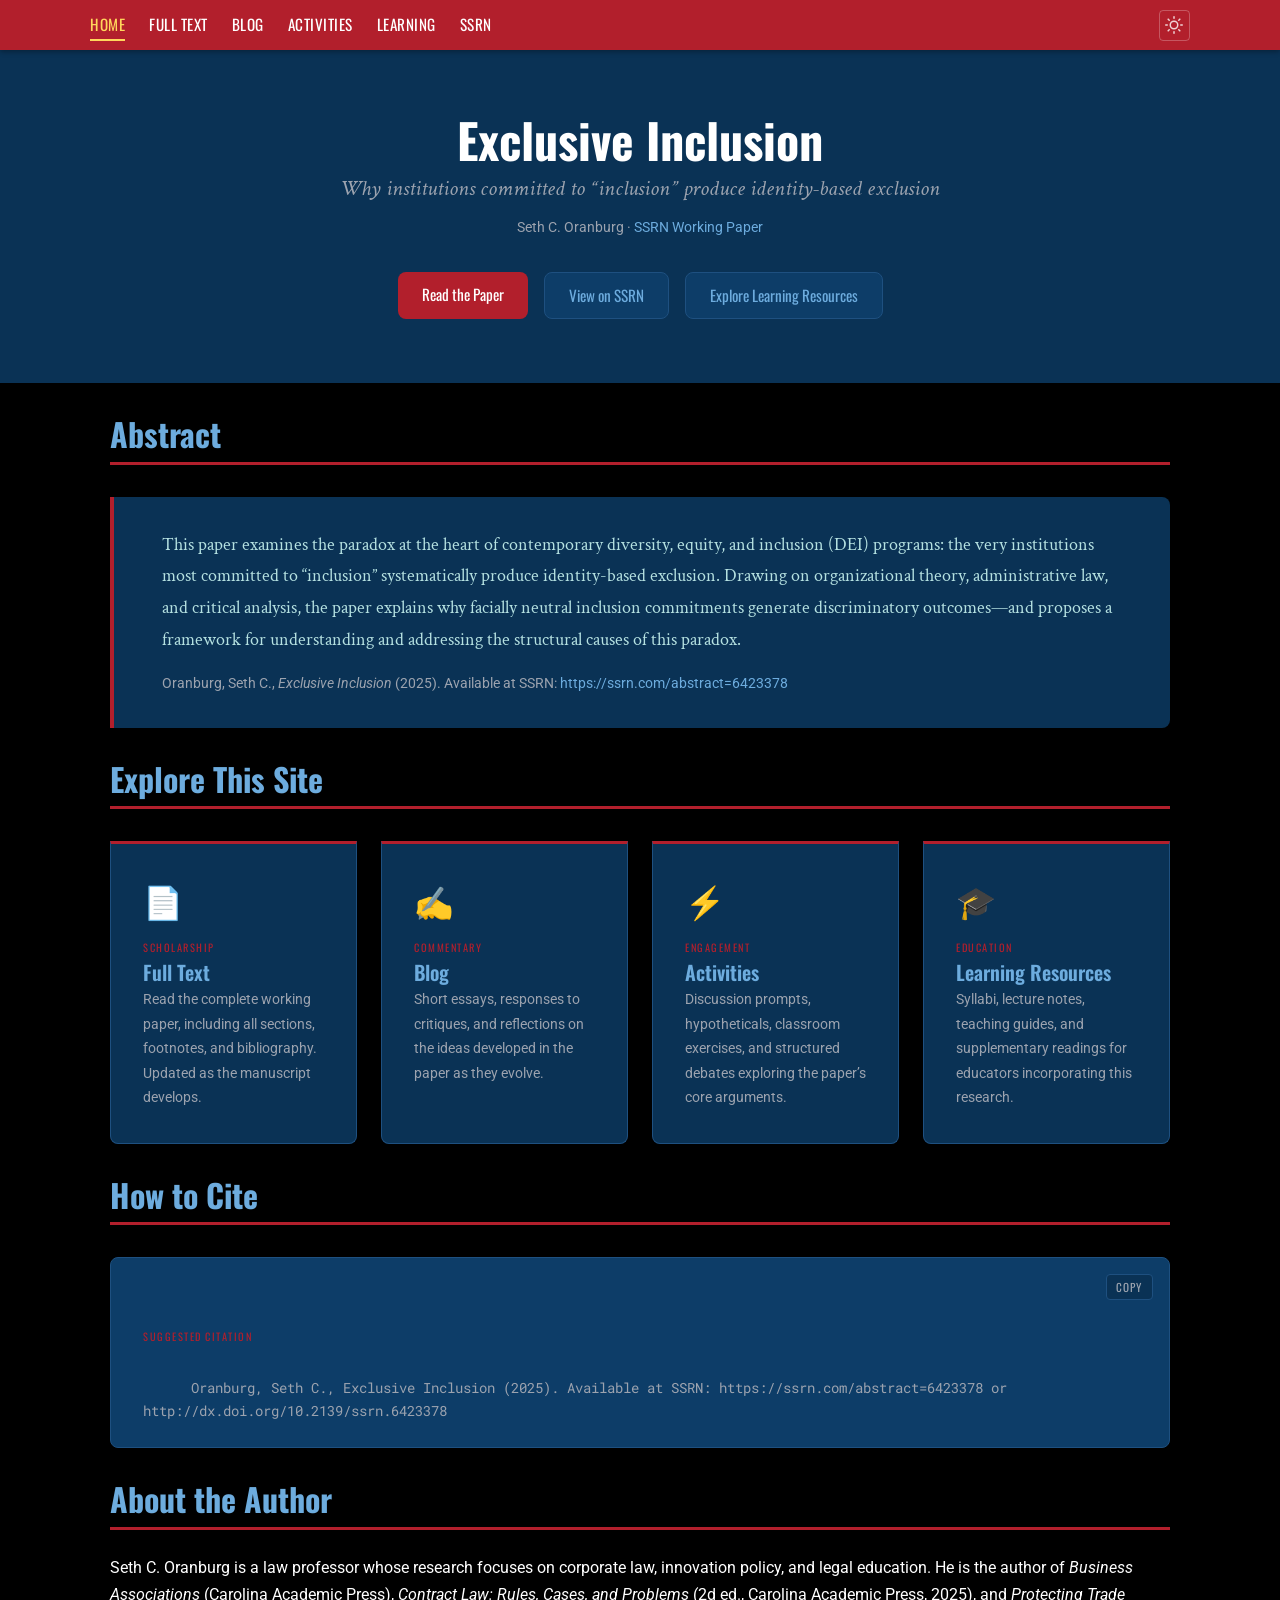
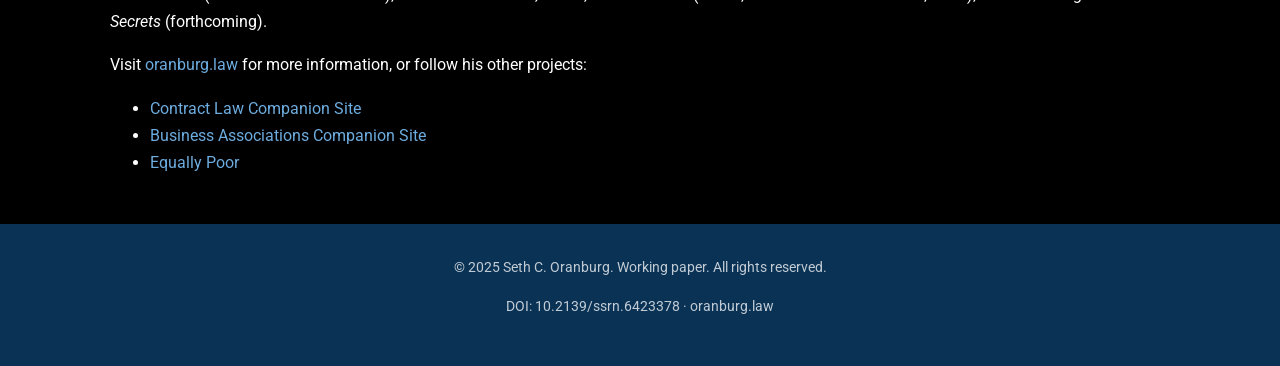
==== index.html @ 9da7eeea "Add site structure: landing page, paper, blog, activities, learning, inbox, and shared oranburg-styl" ====
<!DOCTYPE html>
<html lang="en" data-theme="dark">
<head>
  <meta charset="UTF-8">
  <meta name="viewport" content="width=device-width, initial-scale=1.0">
  <title>Exclusive Inclusion — Seth C. Oranburg</title>
  <meta name="description" content="Why institutions committed to &ldquo;inclusion&rdquo; produce identity-based exclusion. A companion site for the paper by Seth C. Oranburg.">
  <link rel="preconnect" href="https://fonts.googleapis.com">
  <link rel="preconnect" href="https://fonts.gstatic.com" crossorigin>
  <link href="https://fonts.googleapis.com/css2?family=Crimson+Text:ital,wght@0,400;0,600;0,700;1,400;1,600;1,700&family=Oswald:wght@200..700&family=Roboto+Mono:ital,wght@0,100..700;1,100..700&family=Roboto:ital,wght@0,100..900;1,100..900&display=swap" rel="stylesheet">
  <link rel="stylesheet" href="assets/css/oranburg-style.css">
  <style>
    /* ---- Hero ---- */
    .hero {
      text-align: center;
      padding: var(--space-3xl) var(--space-xl);
      background: var(--bg-secondary);
    }
    .hero h1 {
      font-size: 3rem;
      color: var(--text);
      margin: 0 0 var(--space-xs);
    }
    .hero-sub {
      font-family: var(--font-accent);
      font-size: 1.35rem;
      color: var(--muted);
      margin: 0 0 var(--space-sm);
      font-style: italic;
    }
    .hero-byline {
      font-size: 0.9rem;
      color: var(--muted);
      margin: 0 0 var(--space-xl);
    }
    .hero-byline a { color: var(--accent); }
    .hero-links {
      display: flex;
      gap: var(--space-md);
      justify-content: center;
      flex-wrap: wrap;
    }

    /* ---- Abstract ---- */
    .abstract-box {
      background: var(--bg-secondary);
      border-left: 4px solid var(--accent-red);
      border-radius: 0 var(--radius-md) var(--radius-md) 0;
      padding: var(--space-xl) var(--space-2xl);
      margin: var(--space-xl) 0;
      font-family: var(--font-accent);
      font-size: 1.1rem;
      line-height: 1.8;
      color: var(--accent-2);
    }
    .abstract-box cite {
      display: block;
      margin-top: var(--space-md);
      font-size: 0.85rem;
      color: var(--muted);
      font-style: normal;
      font-family: var(--font-body);
    }

    /* ---- Section nav cards ---- */
    .section-grid {
      display: grid;
      grid-template-columns: repeat(auto-fit, minmax(240px, 1fr));
      gap: var(--space-lg);
      margin: var(--space-xl) 0;
    }
    .section-card {
      display: flex;
      flex-direction: column;
      background: var(--bg-secondary);
      border: 1px solid var(--border);
      border-top: 3px solid var(--accent-red);
      border-radius: 0 0 var(--radius-md) var(--radius-md);
      padding: var(--space-xl);
      text-decoration: none;
      color: var(--text);
      transition: border-color 0.2s, transform 0.2s;
    }
    .section-card:hover {
      border-color: var(--accent);
      transform: translateY(-3px);
      color: var(--text);
    }
    .section-icon {
      font-size: 2rem;
      margin-bottom: var(--space-sm);
    }
    .section-label {
      font-family: var(--font-headline);
      font-size: 0.65rem;
      text-transform: uppercase;
      letter-spacing: 1.5px;
      color: var(--accent-red);
      margin-bottom: var(--space-xs);
    }
    .section-card h3 {
      font-family: var(--font-headline);
      font-size: 1.25rem;
      color: var(--accent);
      margin: 0 0 var(--space-xs);
    }
    .section-card p {
      color: var(--muted);
      font-size: 0.9rem;
      margin: 0;
      flex: 1;
    }

    /* ---- Citation block ---- */
    .citation-block {
      background: var(--bg-soft);
      border: 1px solid var(--border);
      border-radius: var(--radius-md);
      padding: var(--space-lg) var(--space-xl);
      font-family: var(--font-mono);
      font-size: 0.85rem;
      color: var(--muted);
      margin: var(--space-xl) 0;
      position: relative;
      white-space: pre-wrap;
      word-break: break-word;
    }
    .citation-block .cite-label {
      font-family: var(--font-headline);
      font-size: 0.65rem;
      text-transform: uppercase;
      letter-spacing: 1.5px;
      color: var(--accent-red);
      display: block;
      margin-bottom: var(--space-sm);
    }
    .copy-btn {
      position: absolute;
      top: var(--space-md);
      right: var(--space-md);
      background: var(--bg-secondary);
      border: 1px solid var(--border);
      border-radius: var(--radius-sm);
      padding: 0.25rem 0.6rem;
      font-family: var(--font-headline);
      font-size: 0.7rem;
      text-transform: uppercase;
      letter-spacing: 1px;
      color: var(--muted);
      cursor: pointer;
      transition: color 0.2s, border-color 0.2s;
    }
    .copy-btn:hover { color: var(--yellow); border-color: var(--yellow); }
  </style>
  <script>
    (function(){
      try {
        var t = localStorage.getItem('ei-theme');
        document.documentElement.setAttribute('data-theme', t === 'light' || t === 'dark' ? t : 'dark');
      } catch(e) {
        document.documentElement.setAttribute('data-theme', 'dark');
      }
    })();
  </script>
</head>
<body>

  <!-- Navigation -->
  <nav class="site-nav" aria-label="Site navigation">
    <ul>
      <li><a href="/" aria-current="page">Home</a></li>
      <li><a href="paper/">Full Text</a></li>
      <li><a href="blog/">Blog</a></li>
      <li><a href="activities/">Activities</a></li>
      <li><a href="learning/">Learning</a></li>
      <li><a href="https://dx.doi.org/10.2139/ssrn.6423378" target="_blank" rel="noopener noreferrer">SSRN</a></li>
      <li>
        <button class="theme-toggle" id="themeToggle" aria-label="Toggle light/dark mode">
          <!-- Sun icon (shown in dark mode) -->
          <svg class="icon-sun" width="18" height="18" viewBox="0 0 24 24" fill="none" stroke="currentColor" stroke-width="2" stroke-linecap="round" stroke-linejoin="round" aria-hidden="true">
            <circle cx="12" cy="12" r="5"/>
            <line x1="12" y1="1" x2="12" y2="3"/>
            <line x1="12" y1="21" x2="12" y2="23"/>
            <line x1="4.22" y1="4.22" x2="5.64" y2="5.64"/>
            <line x1="18.36" y1="18.36" x2="19.78" y2="19.78"/>
            <line x1="1" y1="12" x2="3" y2="12"/>
            <line x1="21" y1="12" x2="23" y2="12"/>
            <line x1="4.22" y1="19.78" x2="5.64" y2="18.36"/>
            <line x1="18.36" y1="5.64" x2="19.78" y2="4.22"/>
          </svg>
          <!-- Moon icon (shown in light mode) -->
          <svg class="icon-moon" width="18" height="18" viewBox="0 0 24 24" fill="none" stroke="currentColor" stroke-width="2" stroke-linecap="round" stroke-linejoin="round" aria-hidden="true">
            <path d="M21 12.79A9 9 0 1 1 11.21 3 7 7 0 0 0 21 12.79z"/>
          </svg>
        </button>
      </li>
    </ul>
  </nav>

  <!-- Hero -->
  <header class="hero">
    <h1>Exclusive Inclusion</h1>
    <p class="hero-sub">Why institutions committed to &ldquo;inclusion&rdquo; produce identity-based exclusion</p>
    <p class="hero-byline">
      Seth C. Oranburg &middot;
      <a href="https://ssrn.com/abstract=6423378" target="_blank" rel="noopener noreferrer">SSRN Working Paper</a>
    </p>
    <div class="hero-links">
      <a href="paper/" class="btn btn-primary">Read the Paper</a>
      <a href="https://dx.doi.org/10.2139/ssrn.6423378" target="_blank" rel="noopener noreferrer" class="btn btn-secondary">View on SSRN</a>
      <a href="learning/" class="btn btn-secondary">Explore Learning Resources</a>
    </div>
  </header>

  <!-- Main content -->
  <main class="site-content">

    <!-- Abstract -->
    <h2>Abstract</h2>
    <div class="abstract-box">
      <p>This paper examines the paradox at the heart of contemporary diversity, equity, and inclusion (DEI) programs: the very institutions most committed to &ldquo;inclusion&rdquo; systematically produce identity-based exclusion. Drawing on organizational theory, administrative law, and critical analysis, the paper explains why facially neutral inclusion commitments generate discriminatory outcomes&mdash;and proposes a framework for understanding and addressing the structural causes of this paradox.</p>
      <cite>
        Oranburg, Seth C., <em>Exclusive Inclusion</em> (2025). Available at SSRN:
        <a href="https://ssrn.com/abstract=6423378" target="_blank" rel="noopener noreferrer">https://ssrn.com/abstract=6423378</a>
      </cite>
    </div>

    <!-- Site Sections -->
    <h2>Explore This Site</h2>
    <div class="section-grid">
      <a href="paper/" class="section-card">
        <div class="section-icon">📄</div>
        <span class="section-label">Scholarship</span>
        <h3>Full Text</h3>
        <p>Read the complete working paper, including all sections, footnotes, and bibliography. Updated as the manuscript develops.</p>
      </a>
      <a href="blog/" class="section-card">
        <div class="section-icon">✍️</div>
        <span class="section-label">Commentary</span>
        <h3>Blog</h3>
        <p>Short essays, responses to critiques, and reflections on the ideas developed in the paper as they evolve.</p>
      </a>
      <a href="activities/" class="section-card">
        <div class="section-icon">⚡</div>
        <span class="section-label">Engagement</span>
        <h3>Activities</h3>
        <p>Discussion prompts, hypotheticals, classroom exercises, and structured debates exploring the paper&rsquo;s core arguments.</p>
      </a>
      <a href="learning/" class="section-card">
        <div class="section-icon">🎓</div>
        <span class="section-label">Education</span>
        <h3>Learning Resources</h3>
        <p>Syllabi, lecture notes, teaching guides, and supplementary readings for educators incorporating this research.</p>
      </a>
    </div>

    <!-- Citation -->
    <h2>How to Cite</h2>
    <div class="citation-block">
      <span class="cite-label">Suggested Citation</span>
      <button class="copy-btn" onclick="copyCitation()" id="copyBtn">Copy</button>Oranburg, Seth C., Exclusive Inclusion (2025). Available at SSRN: https://ssrn.com/abstract=6423378 or http://dx.doi.org/10.2139/ssrn.6423378</div>

    <!-- About -->
    <h2>About the Author</h2>
    <p>Seth C. Oranburg is a law professor whose research focuses on corporate law, innovation policy, and legal education. He is the author of <em>Business Associations</em> (Carolina Academic Press), <em>Contract Law: Rules, Cases, and Problems</em> (2d ed., Carolina Academic Press, 2025), and <em>Protecting Trade Secrets</em> (forthcoming).</p>
    <p>Visit <a href="https://oranburg.law" target="_blank" rel="noopener noreferrer">oranburg.law</a> for more information, or follow his other projects:</p>
    <ul>
      <li><a href="https://oranburg.github.io/K/" target="_blank" rel="noopener noreferrer">Contract Law Companion Site</a></li>
      <li><a href="https://oranburg.github.io/BA/" target="_blank" rel="noopener noreferrer">Business Associations Companion Site</a></li>
      <li><a href="https://oranburg.github.io/equally-poor/" target="_blank" rel="noopener noreferrer">Equally Poor</a></li>
    </ul>

  </main>

  <!-- Footer -->
  <footer class="site-footer">
    <p>&copy; 2025 Seth C. Oranburg. Working paper. All rights reserved.</p>
    <p>
      <a href="https://dx.doi.org/10.2139/ssrn.6423378" target="_blank" rel="noopener noreferrer">DOI: 10.2139/ssrn.6423378</a>
      &middot;
      <a href="https://oranburg.law" target="_blank" rel="noopener noreferrer">oranburg.law</a>
    </p>
  </footer>

  <script>
    function toggleTheme() {
      var html = document.documentElement;
      var current = html.getAttribute('data-theme');
      var next = current === 'dark' ? 'light' : 'dark';
      html.setAttribute('data-theme', next);
      try { localStorage.setItem('ei-theme', next); } catch(e) {}
      var btn = document.getElementById('themeToggle');
      if (btn) btn.setAttribute('aria-label', next === 'dark' ? 'Switch to light mode' : 'Switch to dark mode');
    }

    document.getElementById('themeToggle').addEventListener('click', toggleTheme);

    function copyCitation() {
      var text = 'Oranburg, Seth C., Exclusive Inclusion (2025). Available at SSRN: https://ssrn.com/abstract=6423378 or http://dx.doi.org/10.2139/ssrn.6423378';
      navigator.clipboard.writeText(text).then(function() {
        var btn = document.getElementById('copyBtn');
        btn.textContent = 'Copied!';
        setTimeout(function() { btn.textContent = 'Copy'; }, 2000);
      }).catch(function() {
        var btn = document.getElementById('copyBtn');
        btn.textContent = 'Copy';
      });
    }
  </script>
</body>
</html>
---- assets/css/oranburg-style.css ----
/* ==========================================================================
   Oranburg Style — Shared Design Tokens & Base Styles
   Canonical style foundation shared across all Oranburg academic sites.
   ========================================================================== */

/* ---------- Design Tokens ---------- */

:root, [data-theme="dark"] {
  --blue-deep:    #0A3255;
  --blue-bright:  #2459A9;
  --blue-light:   #6DACDE;
  --red-deep:     #B21F2C;
  --red-bright:   #E82F35;
  --red-light:    #E96955;
  --yellow:       #FFD65C;
  --teal:         #B5E1E1;

  --bg:           #000000;
  --bg-secondary: #0A3255;
  --bg-soft:      #0D3D68;
  --text:         #FFFFFF;
  --muted:        #9CA3AF;
  --border:       #1E5080;
  --accent:       #6DACDE;
  --accent-2:     #B5E1E1;
  --accent-red:   #B21F2C;

  --font-headline: 'Oswald', sans-serif;
  --font-body:     'Roboto', sans-serif;
  --font-accent:   'Crimson Text', serif;
  --font-mono:     'Roboto Mono', 'Consolas', 'Courier New', monospace;

  --max-width:     1100px;
  --radius-sm:     4px;
  --radius-md:     8px;
  --radius-pill:   999px;

  --space-xs:  0.25rem;
  --space-sm:  0.5rem;
  --space-md:  1rem;
  --space-lg:  1.5rem;
  --space-xl:  2rem;
  --space-2xl: 3rem;
  --space-3xl: 4rem;
}

[data-theme="light"] {
  --bg:           #FFFFFF;
  --bg-secondary: #F8F9FA;
  --bg-soft:      #E9ECEF;
  --text:         #000000;
  --muted:        #555555;
  --border:       #D0D8E4;
  --accent:       #2459A9;
  --accent-2:     #1a3e7a;
  --accent-red:   #B21F2C;
}

/* ---------- Reset & Base ---------- */

*, *::before, *::after { box-sizing: border-box; }

body {
  margin: 0;
  font-family: var(--font-body);
  font-size: 1rem;
  line-height: 1.7;
  color: var(--text);
  background: var(--bg);
}

a { color: var(--accent); text-decoration: none; transition: color 0.2s; }
a:hover { color: var(--accent-2); }
img { max-width: 100%; height: auto; display: block; }
p { margin: 0 0 var(--space-md); }

.authority, .literary { font-family: var(--font-accent); }

/* ---------- Typography ---------- */

h1 {
  font-family: var(--font-headline);
  font-size: 2.5rem;
  font-weight: 700;
  line-height: 1.1;
  color: var(--accent);
}

h2 {
  font-family: var(--font-headline);
  font-size: 2rem;
  font-weight: 700;
  line-height: 1.2;
  color: var(--accent);
  margin-bottom: var(--space-lg);
  border-bottom: 3px solid var(--accent-red);
  padding-bottom: var(--space-sm);
}

h3 {
  font-family: var(--font-headline);
  font-size: 1.4rem;
  font-weight: 600;
  line-height: 1.2;
  color: var(--accent-2);
  margin: var(--space-xl) 0 var(--space-md) 0;
}

h4 {
  font-family: var(--font-body);
  font-size: 1.1rem;
  font-weight: 500;
  color: var(--accent-red);
  margin: var(--space-lg) 0 var(--space-sm) 0;
}

blockquote {
  font-family: var(--font-accent);
  font-size: 1.15rem;
  line-height: 1.8;
  color: var(--accent-2);
  border-left: 4px solid var(--accent-red);
  margin: var(--space-xl) 0;
  padding: var(--space-md) var(--space-xl);
  background: var(--bg-secondary);
  border-radius: 0 var(--radius-md) var(--radius-md) 0;
}

/* ---------- Header ---------- */

.site-header {
  background: var(--bg-secondary);
  color: var(--text);
  padding: var(--space-3xl) var(--space-xl);
  text-align: center;
}

.site-title {
  font-family: var(--font-headline);
  font-size: 2.5rem;
  font-weight: 700;
  line-height: 1.1;
  color: var(--text);
  text-decoration: none;
  display: block;
}

.site-title:hover { color: var(--yellow); }

.site-tagline {
  font-family: var(--font-accent);
  font-size: 1.4rem;
  opacity: 0.95;
  margin: 0.6rem 0 0;
}

/* ---------- Navigation ---------- */

.site-nav {
  background-color: var(--red-deep);
  padding: 0.6rem var(--space-md);
  position: sticky;
  top: 0;
  z-index: 100;
  box-shadow: 0 2px 5px rgba(0, 0, 0, 0.3);
}

.site-nav ul {
  list-style: none;
  margin: 0 auto;
  padding: 0;
  display: flex;
  flex-wrap: wrap;
  align-items: center;
  gap: var(--space-xs) var(--space-lg);
  max-width: var(--max-width);
  justify-content: center;
}

.site-nav li:last-child { margin-left: auto; }

.site-nav a {
  color: #FFFFFF;
  text-decoration: none;
  font-family: var(--font-headline);
  font-size: 0.95rem;
  text-transform: uppercase;
  letter-spacing: 0.5px;
  padding: var(--space-xs) 0;
  border-bottom: 2px solid transparent;
  transition: border-color 0.2s, color 0.2s;
}

.site-nav a:hover,
.site-nav a:focus-visible,
.site-nav a[aria-current="page"] {
  color: var(--yellow);
  border-bottom-color: var(--yellow);
}

/* ---------- Theme Toggle ---------- */

.theme-toggle {
  background: transparent;
  border: 1px solid rgba(255, 255, 255, 0.25);
  border-radius: var(--radius-sm);
  padding: 0.35rem;
  cursor: pointer;
  display: flex;
  align-items: center;
  justify-content: center;
  color: rgba(255, 255, 255, 0.8);
  transition: border-color 0.2s, color 0.2s;
}

.theme-toggle:hover,
.theme-toggle:focus-visible {
  border-color: var(--yellow);
  color: var(--yellow);
}

[data-theme="dark"] .theme-toggle .icon-moon { display: none; }
[data-theme="dark"] .theme-toggle .icon-sun  { display: block; }
[data-theme="light"] .theme-toggle .icon-sun  { display: none; }
[data-theme="light"] .theme-toggle .icon-moon { display: block; }

/* ---------- Main Content ---------- */

.site-content {
  max-width: var(--max-width);
  margin: var(--space-xl) auto;
  padding: 0 1.25rem;
}

/* ---------- Cards ---------- */

.card-grid {
  display: grid;
  grid-template-columns: repeat(auto-fit, minmax(280px, 1fr));
  gap: var(--space-lg);
  margin: var(--space-xl) 0;
}

.card {
  display: block;
  background: var(--bg-secondary);
  border: 1px solid var(--border);
  border-radius: var(--radius-md);
  padding: var(--space-xl);
  text-decoration: none;
  color: var(--text);
  transition: border-color 0.2s, transform 0.2s;
}

.card:hover {
  border-color: var(--accent);
  transform: translateY(-3px);
  color: var(--text);
}

.card-label {
  font-family: var(--font-headline);
  font-size: 0.65rem;
  text-transform: uppercase;
  letter-spacing: 1.5px;
  color: var(--accent-red);
  margin-bottom: var(--space-sm);
  display: block;
}

.card h3 {
  font-family: var(--font-headline);
  font-size: 1.2rem;
  color: var(--accent);
  margin: 0 0 var(--space-xs);
}

.card p {
  color: var(--muted);
  font-size: 0.9rem;
  margin: 0;
}

/* ---------- Buttons ---------- */

.btn {
  display: inline-block;
  padding: 0.6rem 1.5rem;
  border-radius: var(--radius-md);
  font-family: var(--font-headline);
  font-size: 0.95rem;
  text-decoration: none;
  transition: transform 0.2s;
  cursor: pointer;
  border: none;
}

.btn:hover { transform: translateY(-2px); }

.btn-primary {
  background: var(--red-deep);
  color: #fff;
}

.btn-primary:hover { color: #fff; background: var(--red-bright); }

.btn-secondary {
  background: var(--bg-soft);
  color: var(--accent);
  border: 1px solid var(--border);
}

/* ---------- Footer ---------- */

.site-footer {
  background: var(--blue-deep);
  color: rgba(255, 255, 255, 0.75);
  text-align: center;
  padding: var(--space-xl) var(--space-md);
  font-size: 0.85rem;
  margin-top: var(--space-2xl);
}

.site-footer a {
  color: rgba(255, 255, 255, 0.75);
  transition: color 0.2s;
}

.site-footer a:hover { color: var(--yellow); }

/* ---------- Responsive ---------- */

@media (max-width: 600px) {
  .site-header { padding: 2.5rem 1.25rem; }
  .site-title { font-size: 1.75rem; }
  h1 { font-size: 2rem; }
  h2 { font-size: 1.5rem; }
}
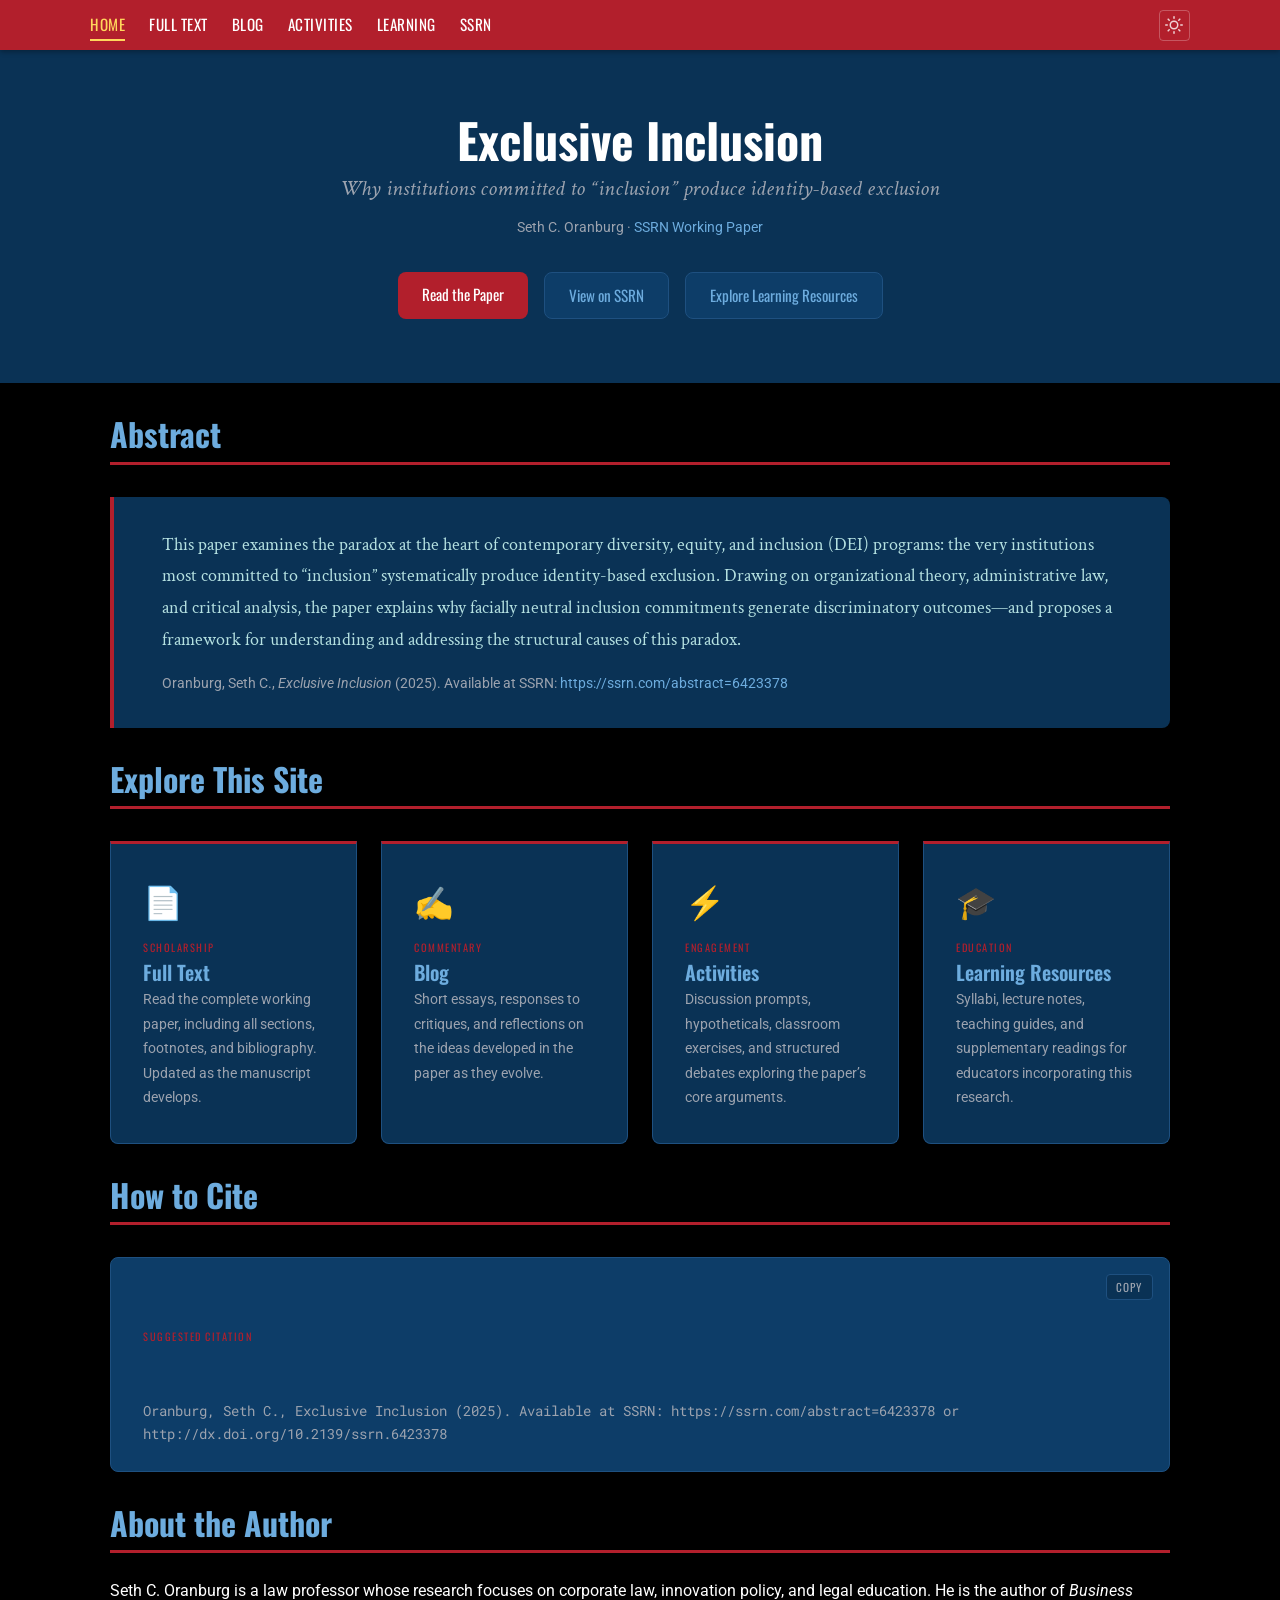
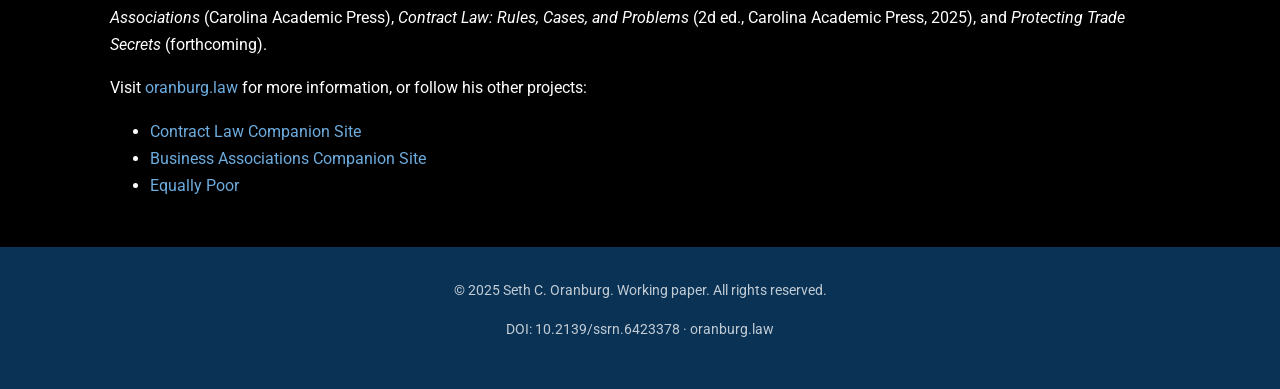
==== commit 219f72d1: "Fix citation block whitespace in index.html Agent-Logs-Url: https://github.com/Oranburg/exclusive-in" ====
--- a/index.html
+++ b/index.html
@@ -258,7 +258,8 @@
     <h2>How to Cite</h2>
     <div class="citation-block">
       <span class="cite-label">Suggested Citation</span>
-      <button class="copy-btn" onclick="copyCitation()" id="copyBtn">Copy</button>Oranburg, Seth C., Exclusive Inclusion (2025). Available at SSRN: https://ssrn.com/abstract=6423378 or http://dx.doi.org/10.2139/ssrn.6423378</div>
+      <button class="copy-btn" onclick="copyCitation()" id="copyBtn">Copy</button>
+Oranburg, Seth C., Exclusive Inclusion (2025). Available at SSRN: https://ssrn.com/abstract=6423378 or http://dx.doi.org/10.2139/ssrn.6423378</div>
 
     <!-- About -->
     <h2>About the Author</h2>
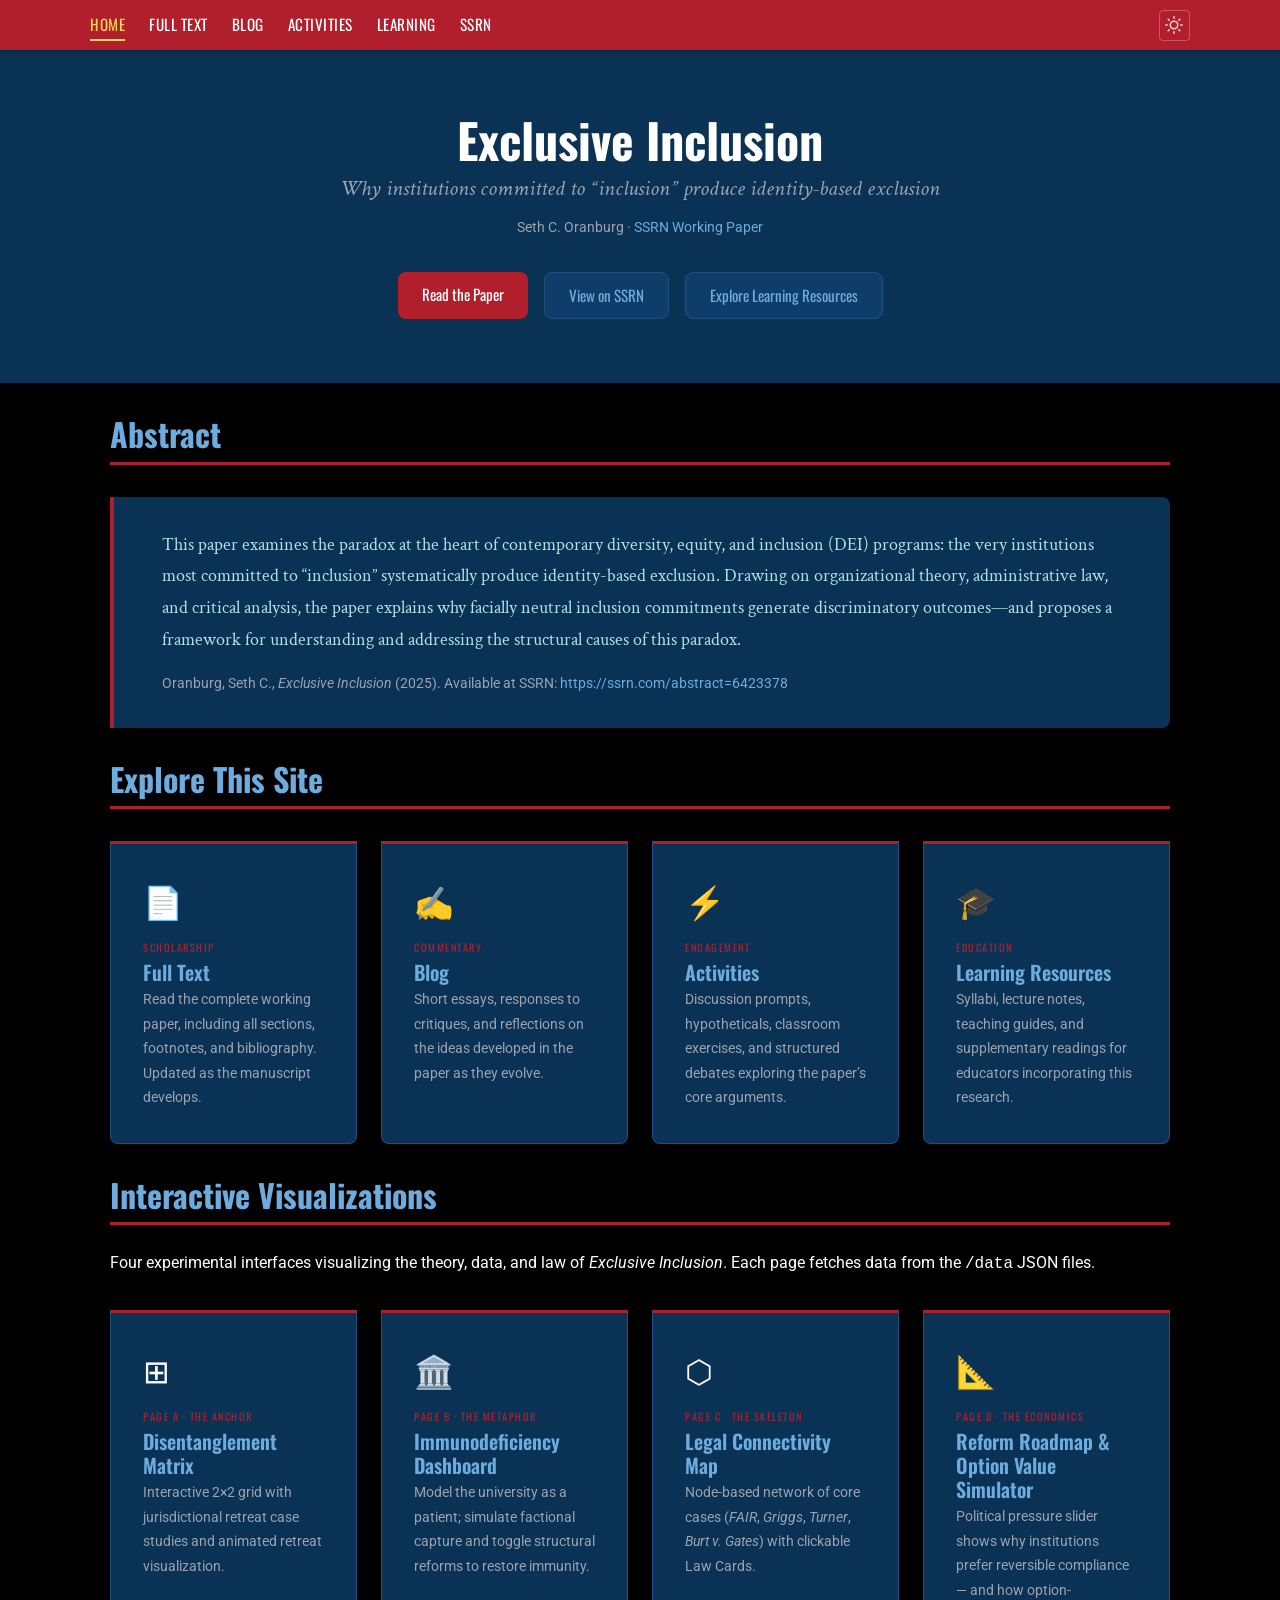
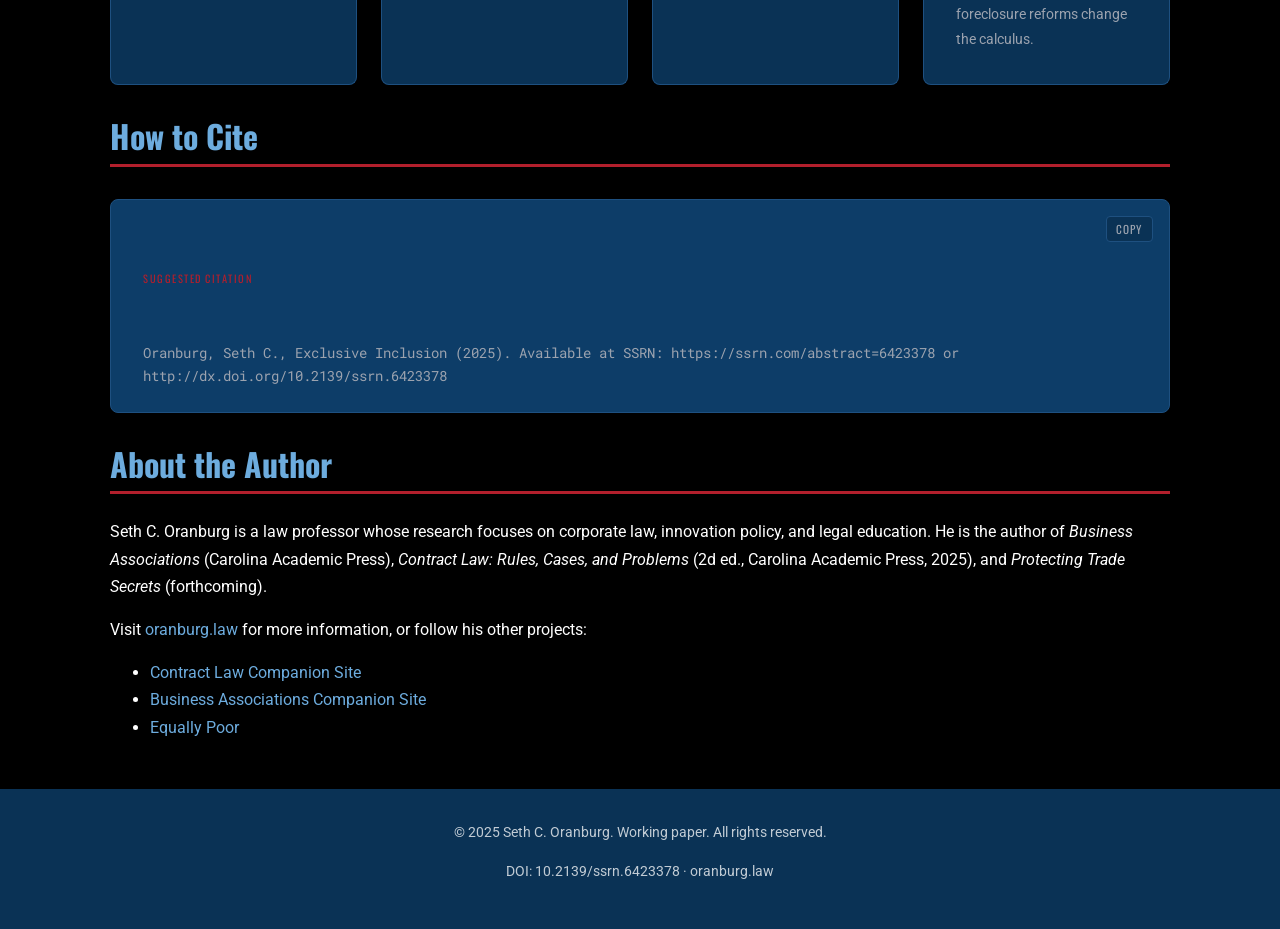
==== commit cdc8821e: "Phase 2: Build multi-page interactive visualization ecosystem + clean inbox Agent-Logs-Url: https://" ====
--- a/index.html
+++ b/index.html
@@ -254,6 +254,36 @@
       </a>
     </div>
 
+    <!-- Interactive Visualizations -->
+    <h2>Interactive Visualizations</h2>
+    <p>Four experimental interfaces visualizing the theory, data, and law of <em>Exclusive Inclusion</em>. Each page fetches data from the <code>/data</code> JSON files.</p>
+    <div class="section-grid">
+      <a href="visualize/matrix.html" class="section-card">
+        <div class="section-icon">⊞</div>
+        <span class="section-label">Page A &middot; The Anchor</span>
+        <h3>Disentanglement Matrix</h3>
+        <p>Interactive 2×2 grid with jurisdictional retreat case studies and animated retreat visualization.</p>
+      </a>
+      <a href="visualize/dashboard.html" class="section-card">
+        <div class="section-icon">🏛️</div>
+        <span class="section-label">Page B &middot; The Metaphor</span>
+        <h3>Immunodeficiency Dashboard</h3>
+        <p>Model the university as a patient; simulate factional capture and toggle structural reforms to restore immunity.</p>
+      </a>
+      <a href="visualize/network.html" class="section-card">
+        <div class="section-icon">⬡</div>
+        <span class="section-label">Page C &middot; The Skeleton</span>
+        <h3>Legal Connectivity Map</h3>
+        <p>Node-based network of core cases (<em>FAIR</em>, <em>Griggs</em>, <em>Turner</em>, <em>Burt v. Gates</em>) with clickable Law Cards.</p>
+      </a>
+      <a href="visualize/roadmap.html" class="section-card">
+        <div class="section-icon">📐</div>
+        <span class="section-label">Page D &middot; The Economics</span>
+        <h3>Reform Roadmap &amp; Option Value Simulator</h3>
+        <p>Political pressure slider shows why institutions prefer reversible compliance — and how option-foreclosure reforms change the calculus.</p>
+      </a>
+    </div>
+
     <!-- Citation -->
     <h2>How to Cite</h2>
     <div class="citation-block">
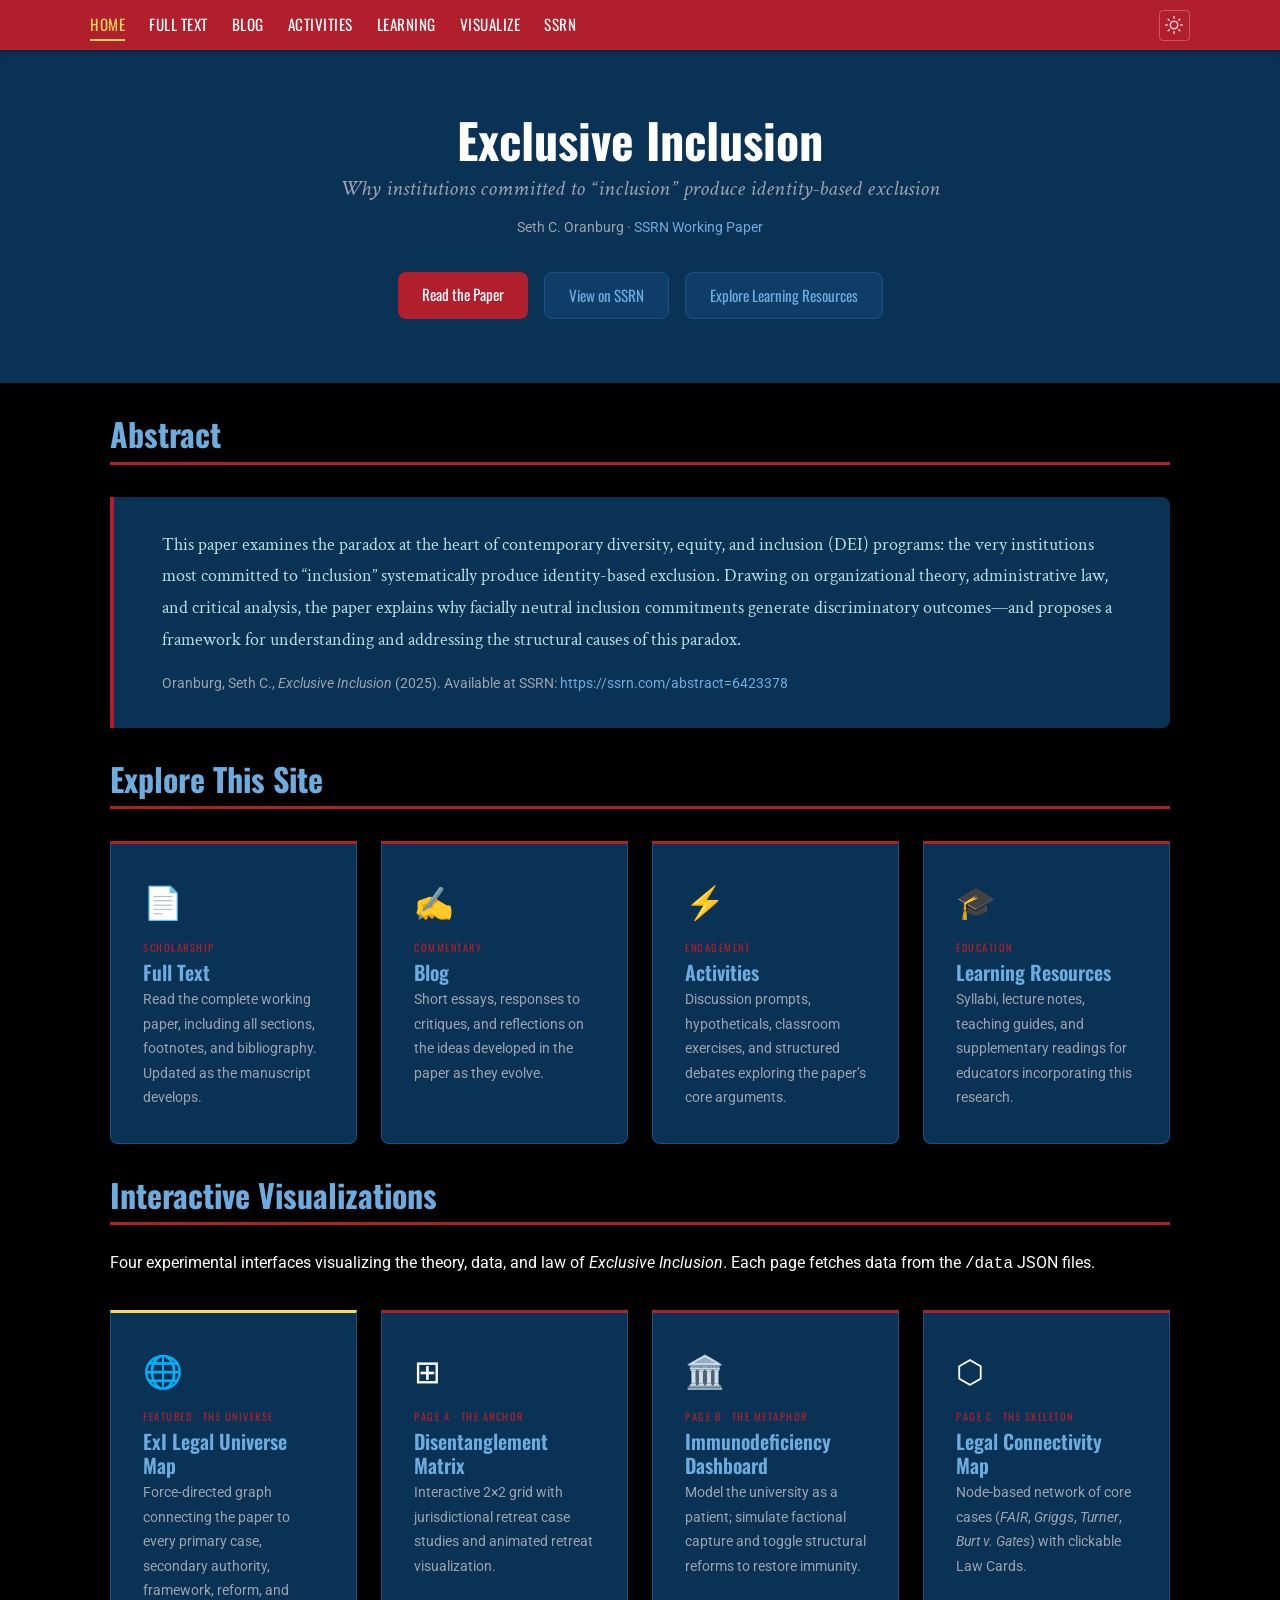
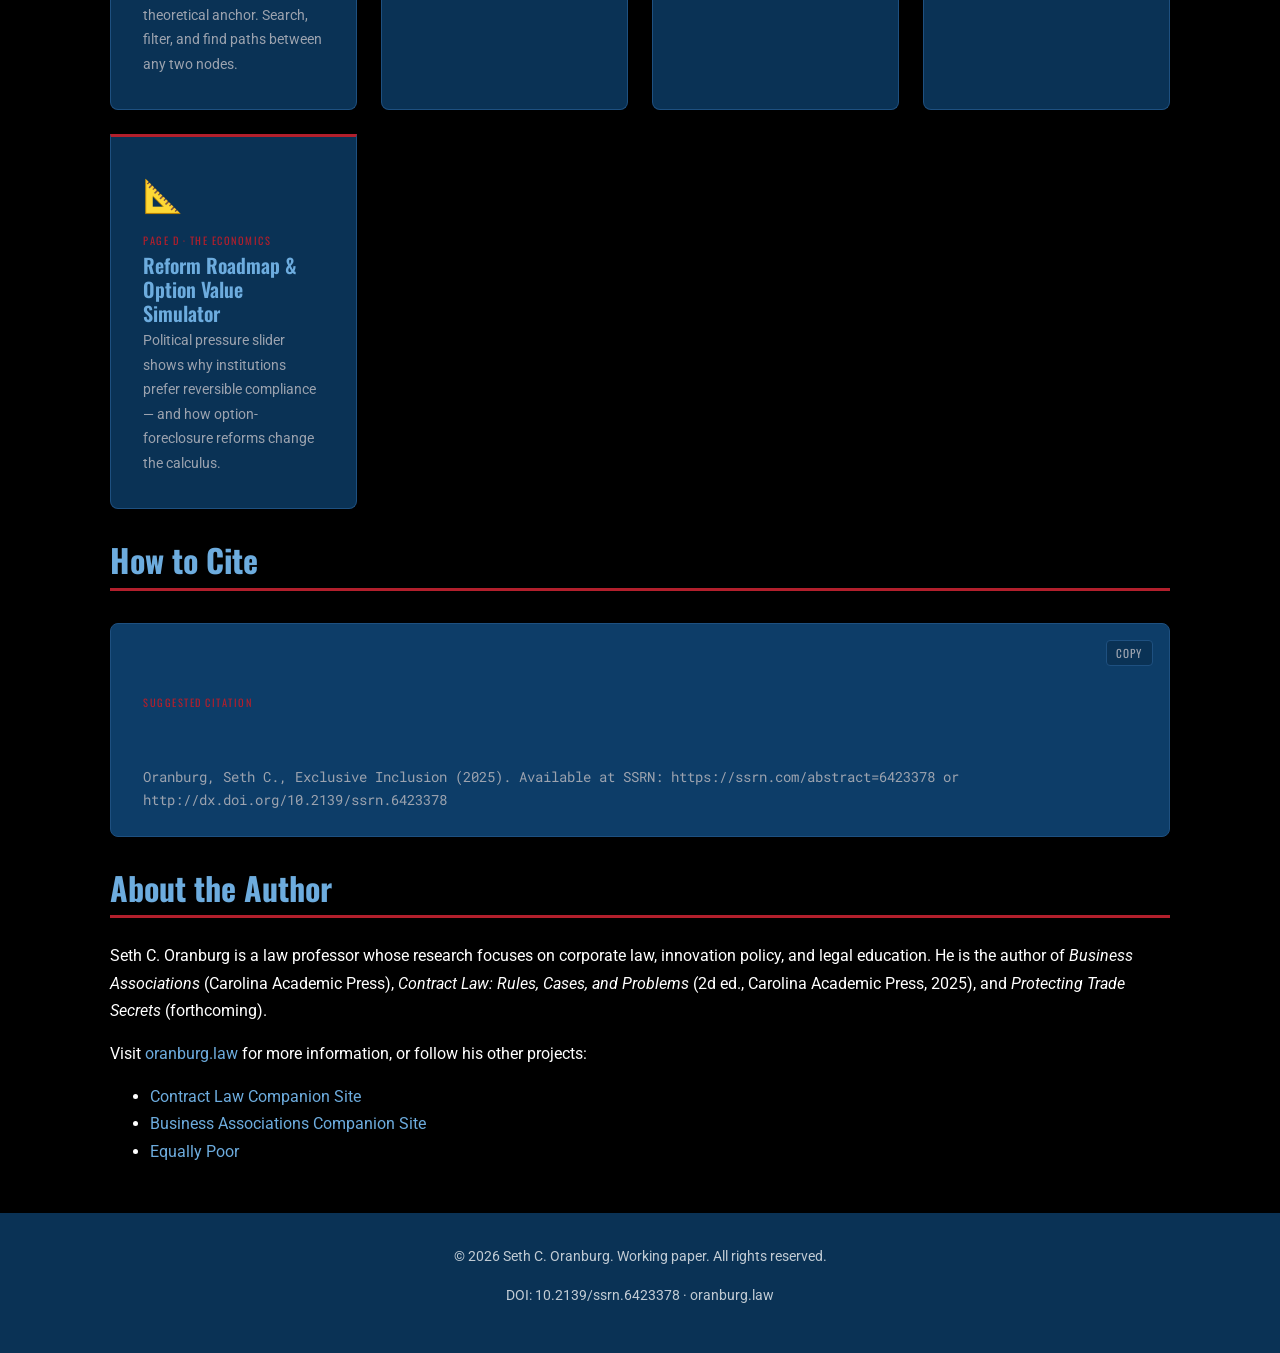
==== commit f65cb04a: "feat: add ExI Legal Universe Map (D3.js), fix network.html data loading, fix copyright year Agent-Lo" ====
--- a/index.html
+++ b/index.html
@@ -173,6 +173,7 @@
       <li><a href="blog/">Blog</a></li>
       <li><a href="activities/">Activities</a></li>
       <li><a href="learning/">Learning</a></li>
+      <li><a href="visualize/">Visualize</a></li>
       <li><a href="https://dx.doi.org/10.2139/ssrn.6423378" target="_blank" rel="noopener noreferrer">SSRN</a></li>
       <li>
         <button class="theme-toggle" id="themeToggle" aria-label="Toggle light/dark mode">
@@ -258,6 +259,12 @@
     <h2>Interactive Visualizations</h2>
     <p>Four experimental interfaces visualizing the theory, data, and law of <em>Exclusive Inclusion</em>. Each page fetches data from the <code>/data</code> JSON files.</p>
     <div class="section-grid">
+      <a href="visualize/authority-map.html" class="section-card" style="border-top-color: var(--yellow);">
+        <div class="section-icon">🌐</div>
+        <span class="section-label">Featured · The Universe</span>
+        <h3>ExI Legal Universe Map</h3>
+        <p>Force-directed graph connecting the paper to every primary case, secondary authority, framework, reform, and theoretical anchor. Search, filter, and find paths between any two nodes.</p>
+      </a>
       <a href="visualize/matrix.html" class="section-card">
         <div class="section-icon">⊞</div>
         <span class="section-label">Page A &middot; The Anchor</span>
@@ -305,7 +312,7 @@
 
   <!-- Footer -->
   <footer class="site-footer">
-    <p>&copy; 2025 Seth C. Oranburg. Working paper. All rights reserved.</p>
+    <p>&copy; 2026 Seth C. Oranburg. Working paper. All rights reserved.</p>
     <p>
       <a href="https://dx.doi.org/10.2139/ssrn.6423378" target="_blank" rel="noopener noreferrer">DOI: 10.2139/ssrn.6423378</a>
       &middot;
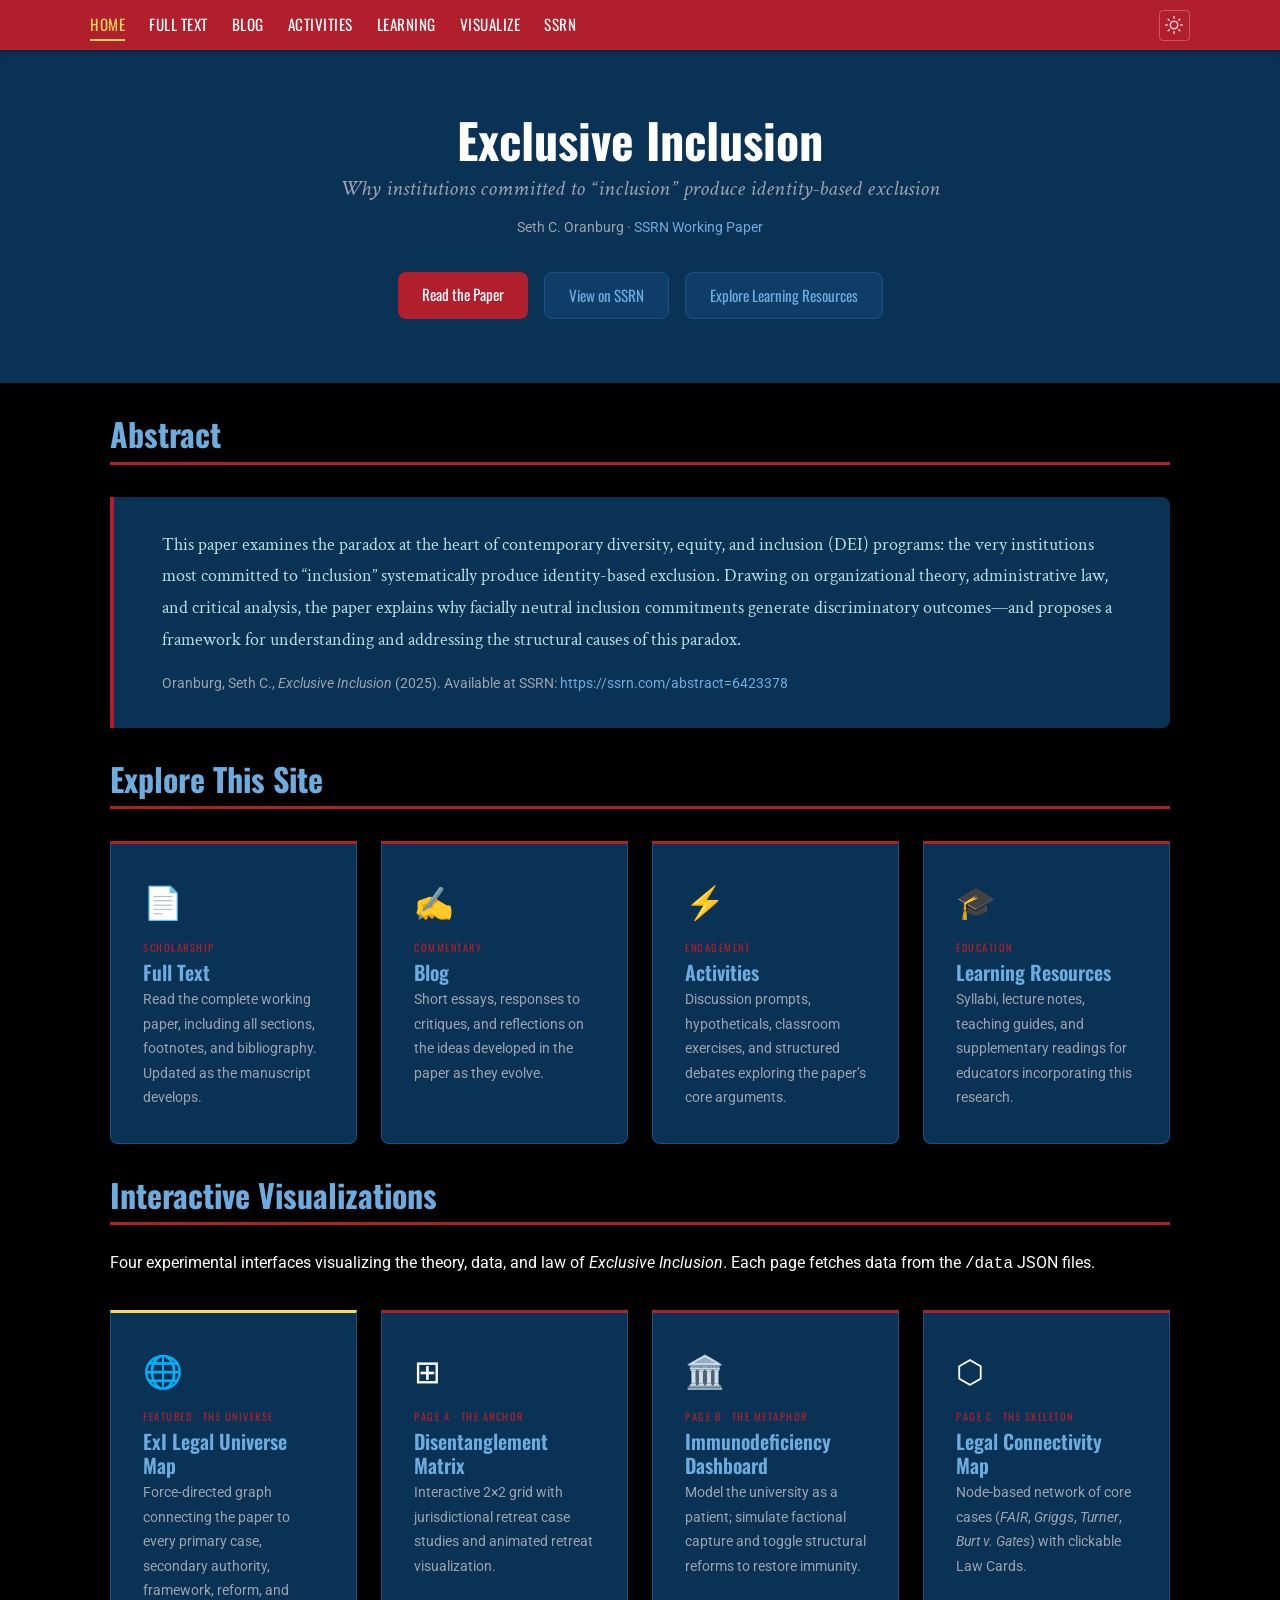
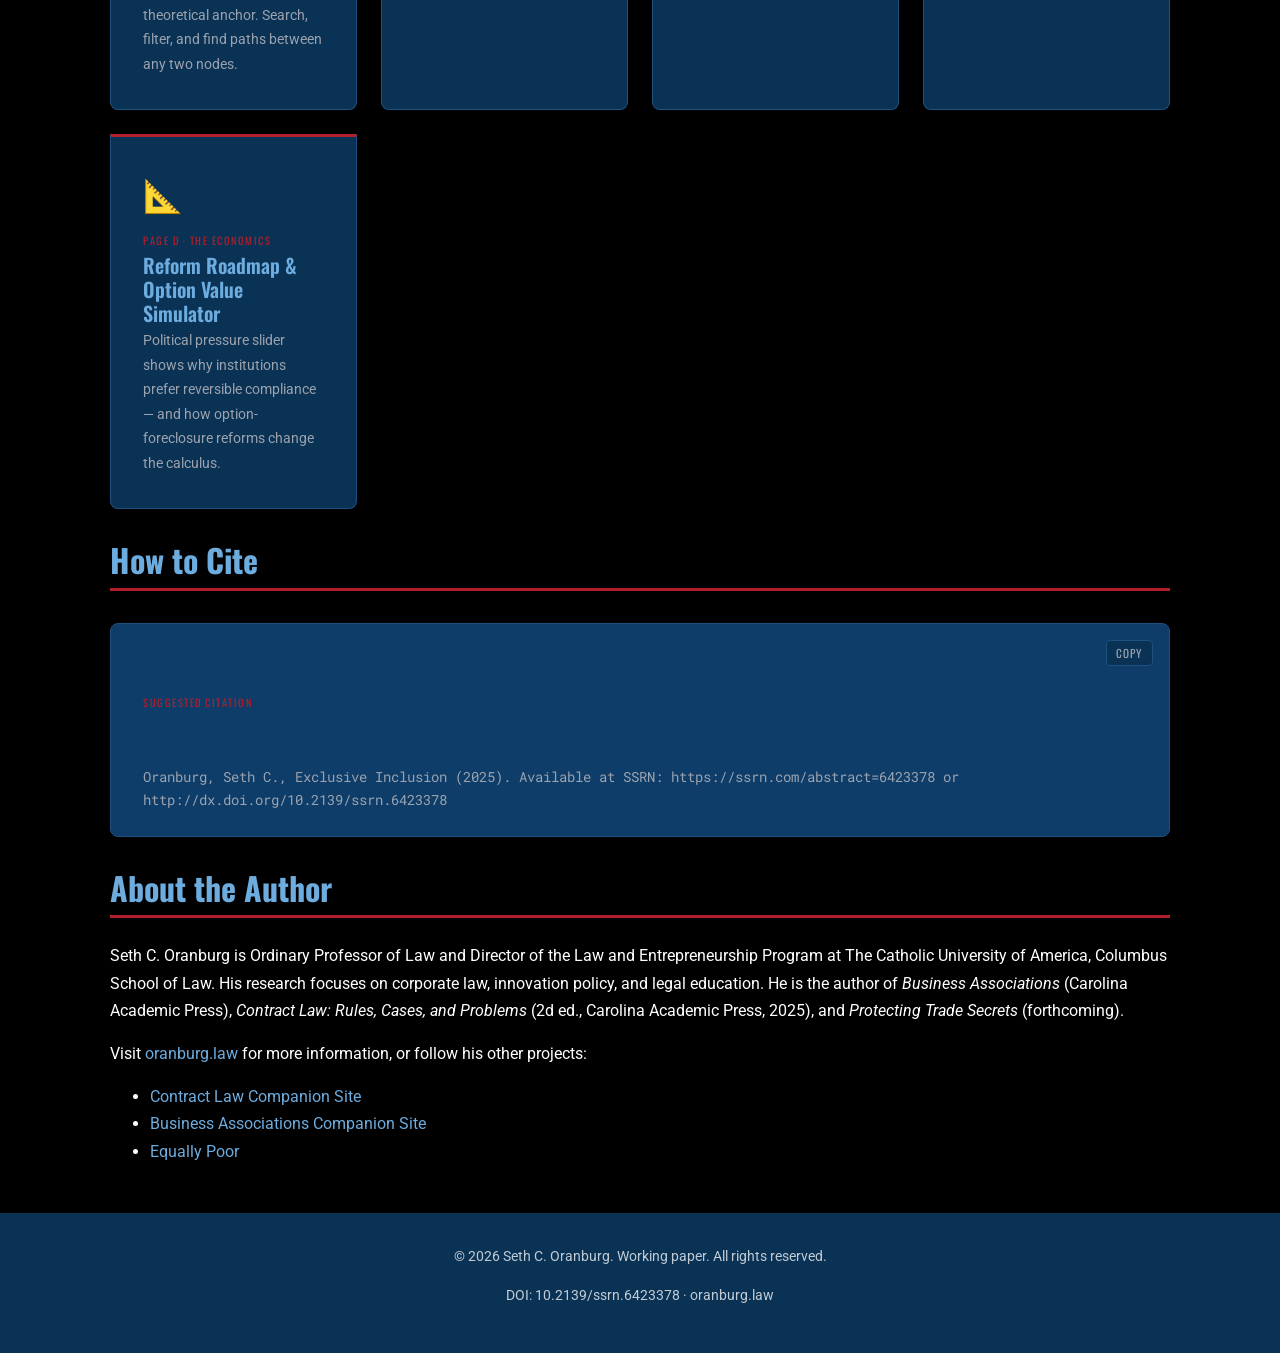
==== commit 2b7676ea: "Add full CUA title to About the Author bio CUA tenure conferred 2026-06-01, effective Aug 20. Update" ====
--- a/index.html
+++ b/index.html
@@ -300,7 +300,7 @@
 
     <!-- About -->
     <h2>About the Author</h2>
-    <p>Seth C. Oranburg is a law professor whose research focuses on corporate law, innovation policy, and legal education. He is the author of <em>Business Associations</em> (Carolina Academic Press), <em>Contract Law: Rules, Cases, and Problems</em> (2d ed., Carolina Academic Press, 2025), and <em>Protecting Trade Secrets</em> (forthcoming).</p>
+    <p>Seth C. Oranburg is Ordinary Professor of Law and Director of the Law and Entrepreneurship Program at The Catholic University of America, Columbus School of Law. His research focuses on corporate law, innovation policy, and legal education. He is the author of <em>Business Associations</em> (Carolina Academic Press), <em>Contract Law: Rules, Cases, and Problems</em> (2d ed., Carolina Academic Press, 2025), and <em>Protecting Trade Secrets</em> (forthcoming).</p>
     <p>Visit <a href="https://oranburg.law" target="_blank" rel="noopener noreferrer">oranburg.law</a> for more information, or follow his other projects:</p>
     <ul>
       <li><a href="https://oranburg.github.io/K/" target="_blank" rel="noopener noreferrer">Contract Law Companion Site</a></li>
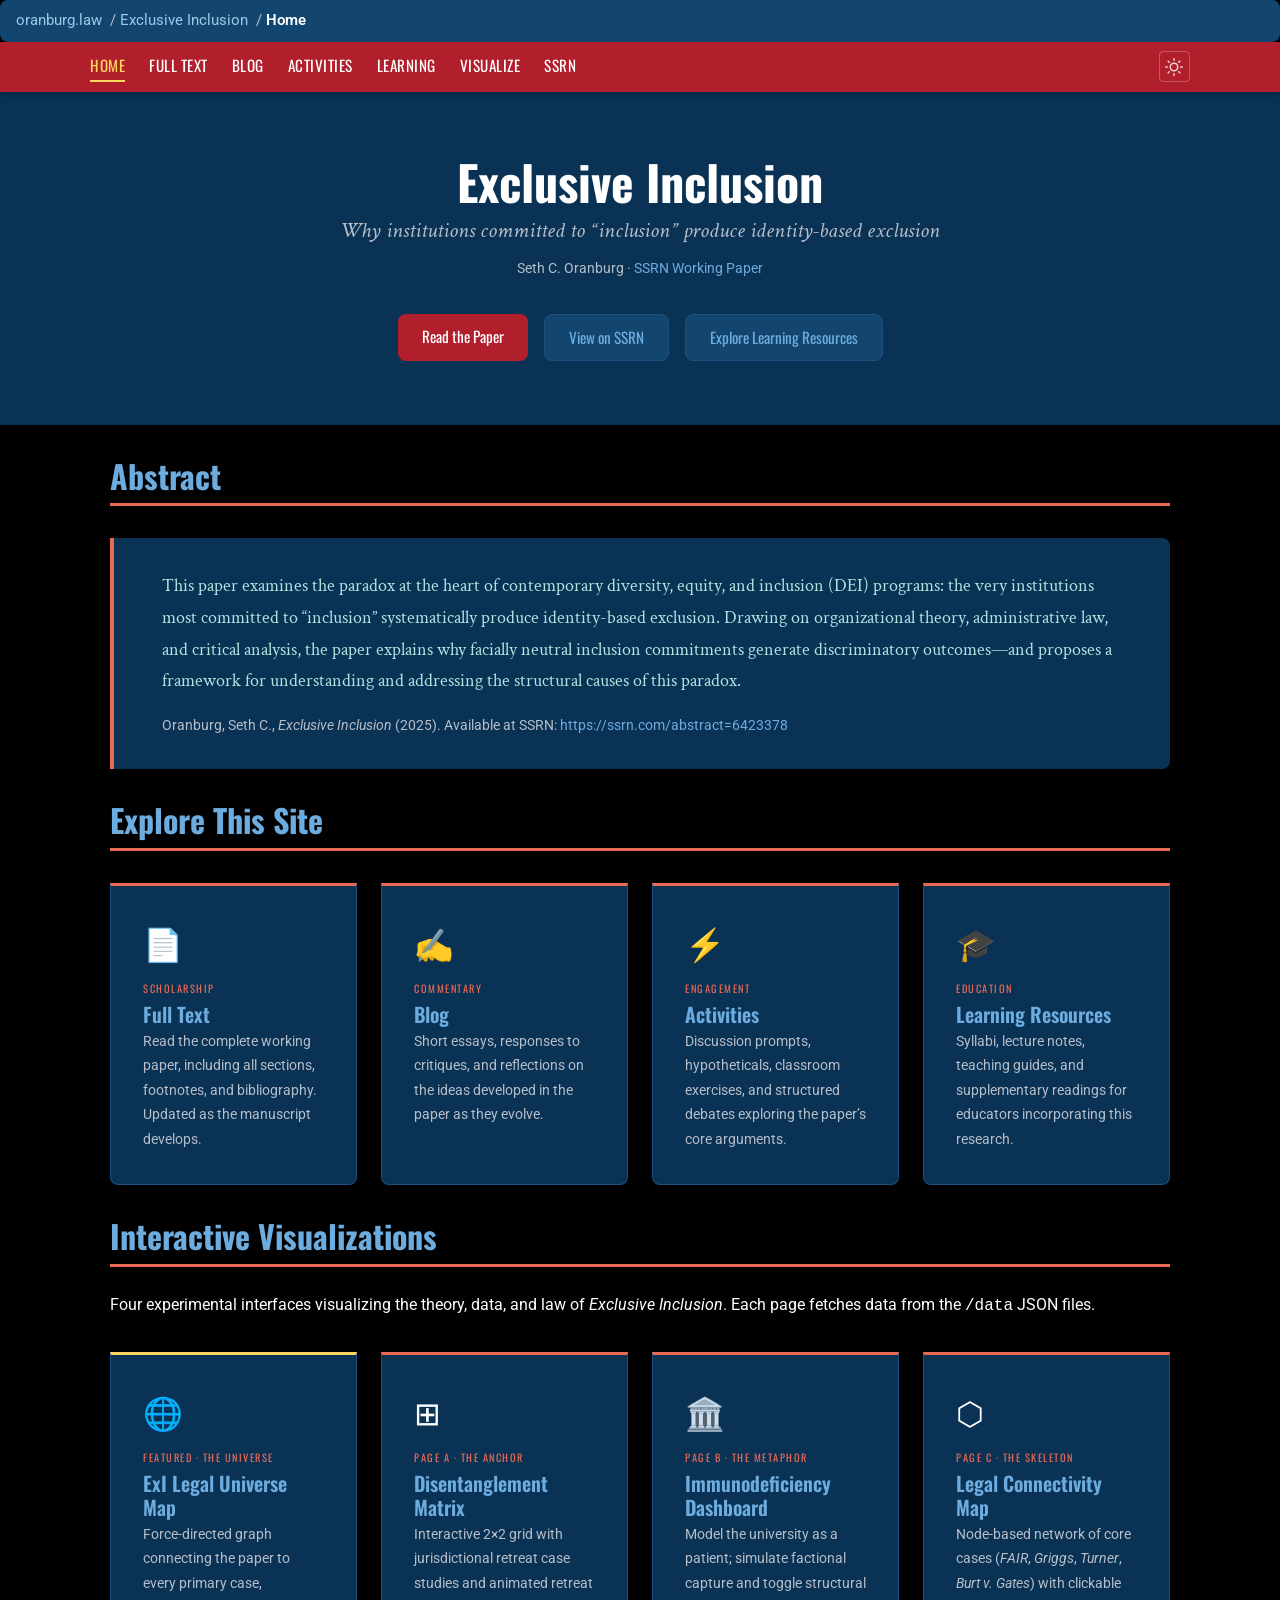
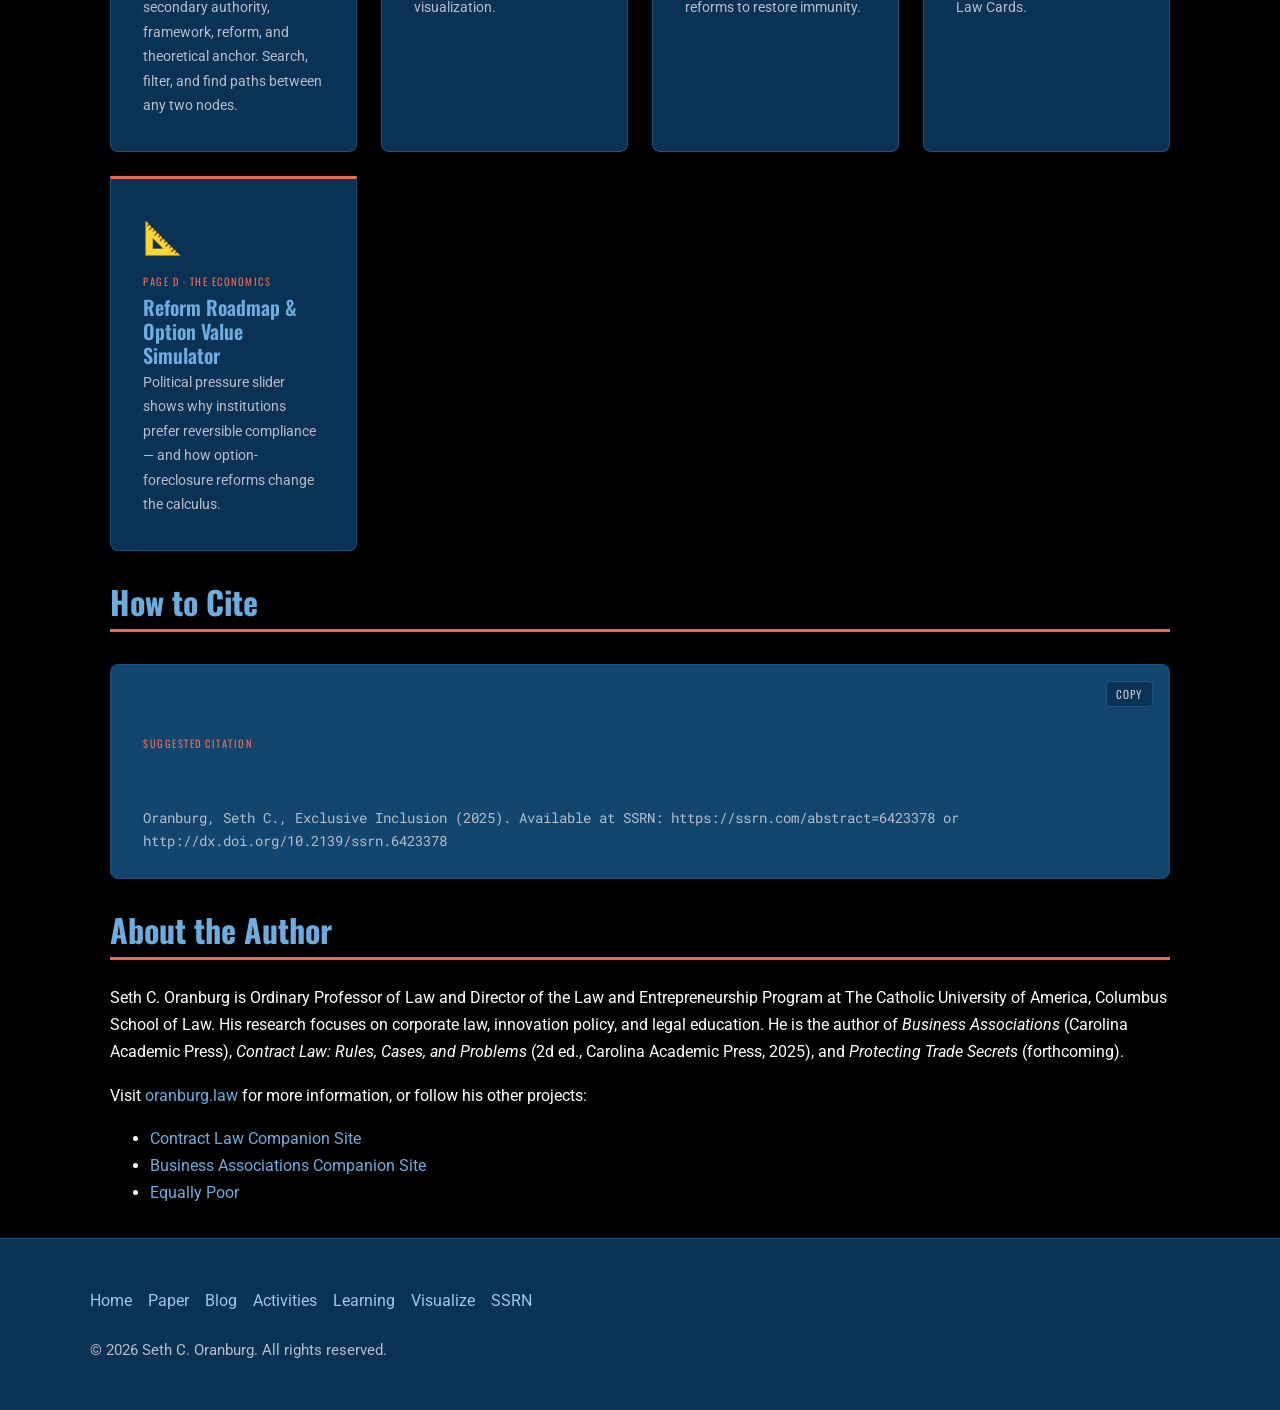
==== commit d53e140a: "Adopt shared Oranburg design system (tokens, breadcrumb, footer)" ====
--- a/index.html
+++ b/index.html
@@ -162,8 +162,18 @@
       }
     })();
   </script>
+  <link rel="stylesheet" href="assets/css/og-tokens.css">
 </head>
 <body>
+
+<nav aria-label="Breadcrumb" class="og-breadcrumb">
+  <ol>
+      <li><a href="https://oranburg.law">oranburg.law</a></li>
+      <li><a href="/">Exclusive Inclusion</a></li>
+      <li><span aria-current="page">Home</span></li>
+  </ol>
+</nav>
+
 
   <!-- Navigation -->
   <nav class="site-nav" aria-label="Site navigation">
@@ -311,14 +321,24 @@
   </main>
 
   <!-- Footer -->
-  <footer class="site-footer">
-    <p>&copy; 2026 Seth C. Oranburg. Working paper. All rights reserved.</p>
-    <p>
-      <a href="https://dx.doi.org/10.2139/ssrn.6423378" target="_blank" rel="noopener noreferrer">DOI: 10.2139/ssrn.6423378</a>
-      &middot;
-      <a href="https://oranburg.law" target="_blank" rel="noopener noreferrer">oranburg.law</a>
-    </p>
-  </footer>
+
+  <footer role="contentinfo" class="og-footer">
+  <div class="og-footer-inner">
+    <nav aria-label="Footer">
+      <ul>
+        <li><a href="https://oranburg.law">Home</a></li>
+        <li><a href="/paper/">Paper</a></li>
+        <li><a href="/blog/">Blog</a></li>
+        <li><a href="/activities/">Activities</a></li>
+        <li><a href="/learning/">Learning</a></li>
+        <li><a href="/visualize/">Visualize</a></li>
+        <li><a href="https://ssrn.com/abstract=6423378">SSRN</a></li>
+      </ul>
+    </nav>
+    <p class="og-footer-copyright">&copy; 2026 Seth C. Oranburg. All rights reserved.</p>
+  </div>
+</footer>
+
 
   <script>
     function toggleTheme() {
--- a/assets/css/og-tokens.css
+++ b/assets/css/og-tokens.css
@@ -0,0 +1,153 @@
+/* % voice-check: skip (CSS custom-property names require -- syntax) */
+:root, [data-theme="dark"] {
+  /* Brand palette (constant across modes) */
+  --og-blue-deep: #0A3255; --og-blue-bright: #2459A9; --og-blue-light: #6DACDE;
+  --og-red-deep: #B21F2C; --og-red-bright: #E82F35; --og-red-light: #E96955;
+  --og-yellow: #FFD65C; --og-teal: #B5E1E1;
+  /* Functional, dark mode (pure black for OLED) */
+  --og-bg: #000000; --og-bg-panel: #0A3255; --og-bg-soft: #12466F;
+  --og-ink: #FFFFFF; --og-ink-muted: #B6BEC9; --og-rule: #1E5080;
+  --og-link: #6DACDE; --og-link-onpanel: #9CC9E8; --og-accent: #B5E1E1;
+  --og-accent-red: #E96955; /* AA on black; reserve --og-red-deep for >=24px/bold + fills */
+  /* Heading text colors, dark */
+  --og-heading-1: #6DACDE; --og-heading-2: #FFFFFF; --og-heading-3: #9CC9E8;
+  /* Typography */
+  --og-font-headline: 'Oswald', sans-serif;
+  --og-font-body: 'Roboto', 'Helvetica Neue', 'Arial', sans-serif;
+  --og-font-accent: 'Crimson Text', 'Georgia', serif;
+  --og-font-mono: 'Roboto Mono', 'Consolas', 'Courier New', monospace;
+  --og-font-hebrew: 'Frank Ruhl Libre', 'Noto Serif Hebrew', serif;
+  --og-size-body: clamp(1rem, 0.95rem + 0.25vw, 1.125rem);
+  --og-size-small: clamp(0.85rem, 0.82rem + 0.15vw, 0.95rem);
+  --og-size-h3: clamp(1.3rem, 1.15rem + 0.7vw, 1.6rem);
+  --og-size-h2: clamp(1.6rem, 1.35rem + 1.1vw, 2rem);
+  --og-size-h1: clamp(2rem, 1.6rem + 1.8vw, 2.75rem);
+  --og-line-body: 1.7; --og-line-heading: 1.15;
+  /* Layout + spacing */
+  --og-max-width: 1100px; --og-radius-sm: 4px; --og-radius-md: 8px; --og-radius-pill: 999px;
+  --og-space-xs: 0.25rem; --og-space-sm: 0.5rem; --og-space-md: 1rem;
+  --og-space-lg: 1.5rem; --og-space-xl: 2rem; --og-space-2xl: 3rem; --og-space-3xl: 4rem;
+}
+[data-theme="light"] {
+  --og-bg: #FFFFFF; --og-bg-panel: #F8F9FA; --og-bg-soft: #E9ECEF;
+  --og-ink: #1A1A1A; --og-ink-muted: #555555; --og-rule: #D0D8E4;
+  --og-link: #2459A9; --og-link-onpanel: #2459A9;
+  --og-accent: #176D6D; /* non-brand a11y substitution, pending approval */
+  --og-accent-red: #B21F2C;
+  --og-heading-1: #0A3255; --og-heading-2: #0A3255; --og-heading-3: #2459A9;
+}
+@media (prefers-reduced-motion: reduce) {
+  *, *::before, *::after {
+    animation-duration: 0.01ms !important; animation-iteration-count: 1 !important;
+    transition-duration: 0.01ms !important; scroll-behavior: auto !important;
+  }
+}
+/* COMPATIBILITY SHIM: keep one release during the og- migration, then delete.
+   Aliases retired short names to the canonical --og- values. */
+:root, [data-theme="dark"], [data-theme="light"] {
+  --bg: var(--og-bg); --bg-secondary: var(--og-bg-panel); --bg-soft: var(--og-bg-soft);
+  --text: var(--og-ink); --muted: var(--og-ink-muted); --border: var(--og-rule);
+  --accent: var(--og-link); --accent-2: var(--og-accent); --accent-red: var(--og-accent-red);
+  --blue-deep: var(--og-blue-deep); --blue-bright: var(--og-blue-bright); --blue-light: var(--og-blue-light);
+  --red-deep: var(--og-red-deep); --red-bright: var(--og-red-bright); --red-light: var(--og-red-light);
+  --yellow: var(--og-yellow); --teal: var(--og-teal);
+  --font-headline: var(--og-font-headline); --font-body: var(--og-font-body);
+  --font-accent: var(--og-font-accent); --font-mono: var(--og-font-mono); --font-hebrew: var(--og-font-hebrew);
+  --max-width: var(--og-max-width); --radius-sm: var(--og-radius-sm);
+  --radius-md: var(--og-radius-md); --radius-pill: var(--og-radius-pill);
+  --space-xs: var(--og-space-xs); --space-sm: var(--og-space-sm); --space-md: var(--og-space-md);
+  --space-lg: var(--og-space-lg); --space-xl: var(--og-space-xl);
+  --space-2xl: var(--og-space-2xl); --space-3xl: var(--og-space-3xl);
+}
+
+/* ==========================================================================
+   Shared component styles: breadcrumb + footer
+   These rules are identical for every stack. The HTML partial, the Astro
+   component, and the React component all emit the same class names and the
+   same structure, so this one sheet styles all three.
+   ========================================================================== */
+
+/* ---- Breadcrumb (WCAG 2.4.7 / 2.4.11) ---------------------------------- */
+.og-breadcrumb {
+  font-size: var(--og-size-small);
+  line-height: var(--og-line-body);
+  color: var(--og-ink-muted);
+  background: var(--og-bg-soft);
+  padding: var(--og-space-sm) var(--og-space-md);
+  border-radius: var(--og-radius-md);
+}
+.og-breadcrumb ol {
+  list-style: none;
+  margin: 0;
+  padding: 0;
+  display: flex;
+  flex-wrap: wrap;
+  align-items: center;
+  gap: var(--og-space-xs);
+}
+.og-breadcrumb li {
+  display: inline-flex;
+  align-items: center;
+}
+/* CSS-generated separator, never an in-DOM glyph. */
+.og-breadcrumb li + li::before {
+  content: "/";
+  margin: 0 var(--og-space-xs);
+  color: var(--og-ink-muted);
+}
+.og-breadcrumb a {
+  color: var(--og-link-onpanel);
+  text-decoration: none;
+}
+.og-breadcrumb a:hover {
+  text-decoration: underline;
+}
+.og-breadcrumb [aria-current="page"] {
+  color: var(--og-ink);
+  font-weight: 600;
+}
+.og-breadcrumb a:focus-visible {
+  outline: 2px solid var(--og-link-onpanel);
+  outline-offset: 2px;
+  border-radius: var(--og-radius-sm);
+}
+
+/* ---- Footer (one contentinfo per page) --------------------------------- */
+.og-footer {
+  background: var(--og-bg-panel);
+  color: var(--og-ink);
+  border-top: 1px solid var(--og-rule);
+  padding: var(--og-space-2xl) var(--og-space-md);
+}
+.og-footer-inner {
+  max-width: var(--og-max-width);
+  margin: 0 auto;
+  display: flex;
+  flex-direction: column;
+  gap: var(--og-space-lg);
+}
+.og-footer nav ul {
+  list-style: none;
+  margin: 0;
+  padding: 0;
+  display: flex;
+  flex-wrap: wrap;
+  gap: var(--og-space-md);
+}
+.og-footer a {
+  color: var(--og-link-onpanel);
+  text-decoration: none;
+}
+.og-footer a:hover {
+  text-decoration: underline;
+}
+.og-footer a:focus-visible {
+  outline: 2px solid var(--og-link-onpanel);
+  outline-offset: 2px;
+  border-radius: var(--og-radius-sm);
+}
+.og-footer-copyright {
+  font-size: var(--og-size-small);
+  color: var(--og-ink-muted);
+  margin: 0;
+}
